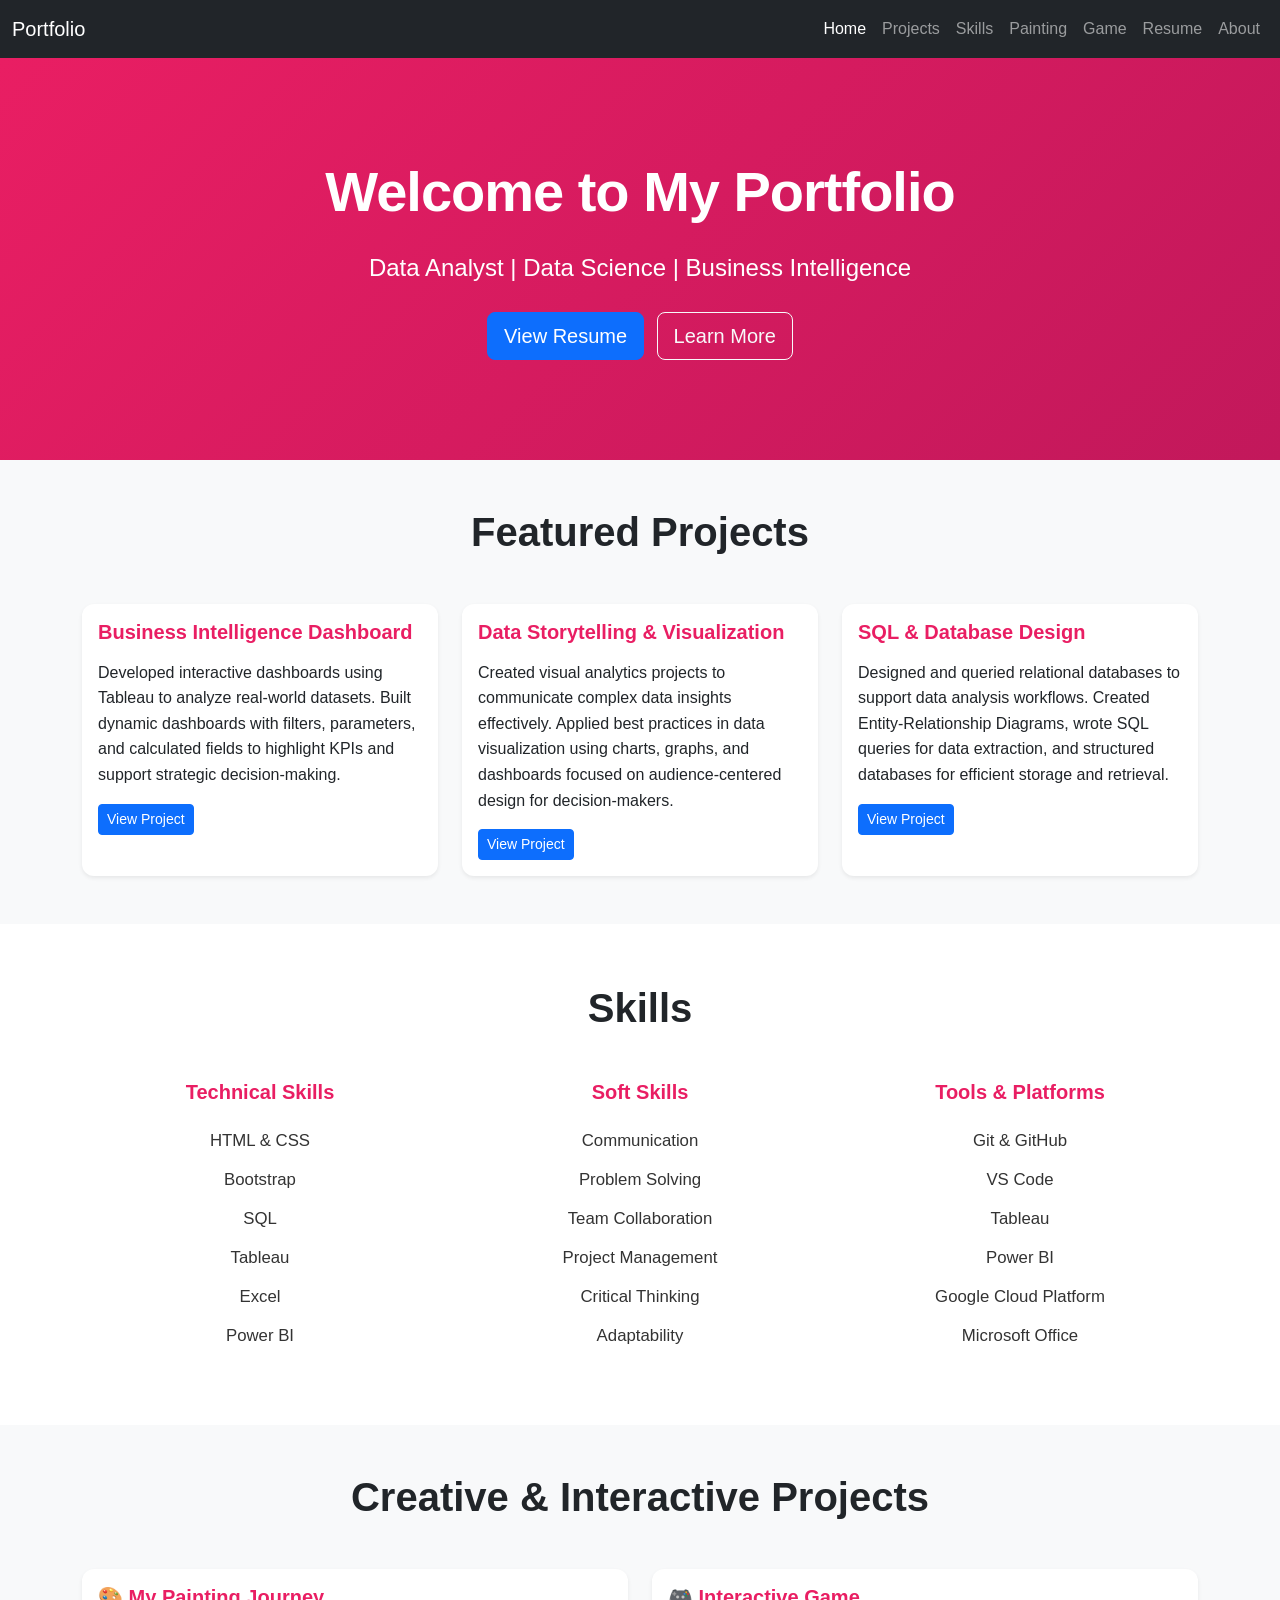
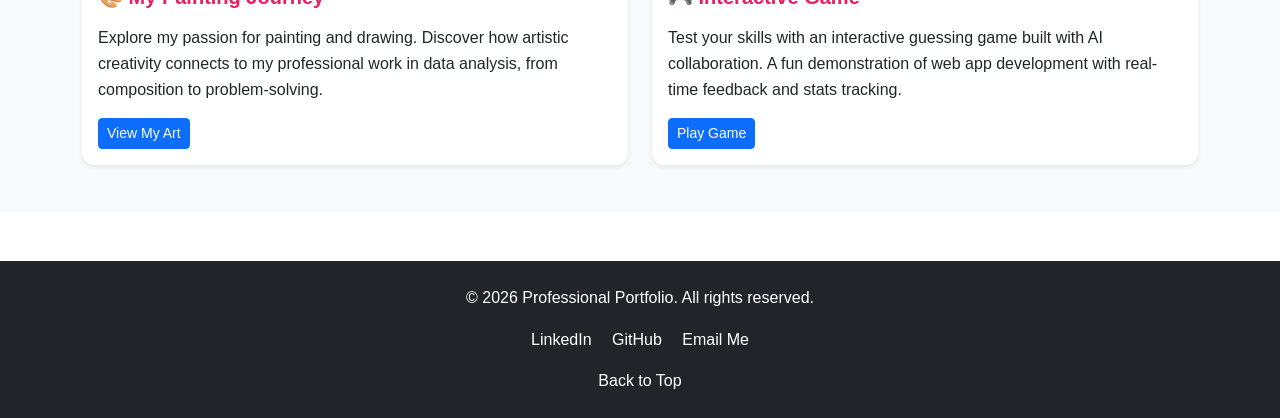
==== index.html @ 298f0215 "Fix: Remove target="_blank" from painting and game links for better navigation experience" ====
<!DOCTYPE html>
<html lang="en">
<head>
    <meta charset="UTF-8">
    <meta name="viewport" content="width=device-width, initial-scale=1.0">
    <title>Professional Portfolio</title>
    <!-- Bootstrap CSS Framework for responsive design and pre-built components -->
    <link href="https://cdn.jsdelivr.net/npm/bootstrap@5.3.0/dist/css/bootstrap.min.css" rel="stylesheet">
    <!-- Custom CSS with pink theme and animations -->
    <link rel="stylesheet" href="css/style.css">
</head>
<!-- body id="top" added to enable "Back to Top" anchor link functionality -->
<body id="top">
    <!-- Navigation Bar -->
    <nav class="navbar navbar-expand-lg navbar-dark bg-dark">
        <div class="container-fluid">
            <a class="navbar-brand" href="index.html">Portfolio</a>
            <button class="navbar-toggler" type="button" data-bs-toggle="collapse" data-bs-target="#navbarNav" aria-controls="navbarNav" aria-expanded="false" aria-label="Toggle navigation">
                <span class="navbar-toggler-icon"></span>
            </button>
            <div class="collapse navbar-collapse" id="navbarNav">
                <ul class="navbar-nav ms-auto">
                    <li class="nav-item">
                        <a class="nav-link active" aria-current="page" href="index.html">Home</a>
                    </li>
                    <li class="nav-item">
                        <a class="nav-link" href="#projects">Projects</a>
                    </li>
                    <li class="nav-item">
                        <a class="nav-link" href="#skills">Skills</a>
                    </li>
                    <li class="nav-item">
                        <a class="nav-link" href="#painting">Painting</a>
                    </li>
                    <li class="nav-item">
                        <a class="nav-link" href="#game">Game</a>
                    </li>
                    <li class="nav-item">
                        <a class="nav-link" href="resume.html">Resume</a>
                    </li>
                    <li class="nav-item">
                        <a class="nav-link" href="about.html">About</a>
                    </li>
                </ul>
            </div>
        </div>
    </nav>

    <!-- Hero Section: Eye-catching landing area with gradient background to make strong first impression -->
    <section class="hero-section text-white text-center py-5">
        <div class="container">
            <h1 class="display-4 mb-4">Welcome to My Portfolio</h1>
            <p class="lead mb-4">Data Analyst | Data Science | Business Intelligence</p>
            <!-- Primary CTA buttons to guide visitors to key pages -->
            <a href="resume.html" class="btn btn-primary btn-lg me-2">View Resume</a>
            <a href="about.html" class="btn btn-outline-light btn-lg">Learn More</a>
        </div>
    </section>

    <!-- Featured Projects Section: Showcases 3 main data analysis projects -->
    <!-- id="projects" enables anchor linking from "View Web Projects" button on home page -->
    <section class="projects-section py-5 bg-light">
        <div class="container">
            <h2 class="text-center mb-5" id="projects">Featured Projects</h2>
            <!-- Bootstrap grid layout: 3 equal columns on medium+ screens, responsive on smaller screens -->
            <div class="row g-4">
                <!-- Project Card 1: Tableau Dashboard -->
                <div class="col-md-4">
                    <div class="card h-100 shadow-sm">
                        <div class="card-body">
                            <h5 class="card-title">Business Intelligence Dashboard</h5>
                            <p class="card-text">Developed interactive dashboards using Tableau to analyze real-world datasets. Built dynamic dashboards with filters, parameters, and calculated fields to highlight KPIs and support strategic decision-making.</p>
                            <!-- target="_blank" opens link in new tab so portfolio page remains open -->
                            <a href="https://public.tableau.com/app/profile/maisa.wardle.dugan/vizzes" target="_blank" class="btn btn-sm btn-primary">View Project</a>
                        </div>
                    </div>
                </div>
                <!-- Project Card 2: Data Visualization -->
                <div class="col-md-4">
                    <div class="card h-100 shadow-sm">
                        <div class="card-body">
                            <h5 class="card-title">Data Storytelling & Visualization</h5>
                            <p class="card-text">Created visual analytics projects to communicate complex data insights effectively. Applied best practices in data visualization using charts, graphs, and dashboards focused on audience-centered design for decision-makers.</p>
                            <a href="https://lucid.app/lucidchart/390b16af-13e2-4447-8d73-1edf1f7583e7/edit?invitationId=inv_c06e3e0e-b112-4a22-981c-4b9679cc38e8" target="_blank" class="btn btn-sm btn-primary">View Project</a>
                        </div>
                    </div>
                </div>
                <!-- Project Card 3: SQL & Database Design -->
                <div class="col-md-4">
                    <div class="card h-100 shadow-sm">
                        <div class="card-body">
                            <h5 class="card-title">SQL & Database Design</h5>
                            <p class="card-text">Designed and queried relational databases to support data analysis workflows. Created Entity-Relationship Diagrams, wrote SQL queries for data extraction, and structured databases for efficient storage and retrieval.</p>
                            <a href="https://data.world/mwardled/sql-project" target="_blank" class="btn btn-sm btn-primary">View Project</a>
                        </div>
                    </div>
                </div>
            </div>
        </div>
    </section>

    <!-- Skills Section -->
    <section class="skills-section py-5">
        <div class="container">
            <h2 class="text-center mb-5" id="skills">Skills</h2>
            <div class="row">
                <div class="col-md-4 text-center">
                    <h5>Technical Skills</h5>
                    <ul class="list-unstyled mt-3">
                        <li>HTML & CSS</li>
                        <li>Bootstrap</li>
                        <li>SQL</li>
                        <li>Tableau</li>
                        <li>Excel</li>  
                        <li>Power BI</li>
                    </ul>
                </div>
                <div class="col-md-4 text-center">
                    <h5>Soft Skills</h5>
                    <ul class="list-unstyled mt-3">
                        <li>Communication</li>
                        <li>Problem Solving</li>
                        <li>Team Collaboration</li>
                        <li>Project Management</li>
                        <li>Critical Thinking</li>
                        <li>Adaptability</li>
                    </ul>
                </div>
                <div class="col-md-4 text-center">
                    <h5>Tools & Platforms</h5>
                    <ul class="list-unstyled mt-3">
                        <li>Git & GitHub</li>
                        <li>VS Code</li>
                        <li>Tableau</li>
                        <li>Power BI</li>
                        <li>Google Cloud Platform</li>
                        <li>Microsoft Office</li>

                    </ul>
                </div>
            </div>
        </div>
    </section>

    <!-- Creative & Interactive Section -->
    <section class="projects-section py-5 bg-light">
        <div class="container">
            <h2 class="text-center mb-5">Creative & Interactive Projects</h2>
            <div class="row g-4">
                <div class="col-md-6" id="painting">
                    <div class="card h-100 shadow-sm">
                        <div class="card-body">
                            <h5 class="card-title">🎨 My Painting Journey</h5>
                            <p class="card-text">Explore my passion for painting and drawing. Discover how artistic creativity connects to my professional work in data analysis, from composition to problem-solving.</p>
                            <a href="scratch-page/index.html" class="btn btn-sm btn-primary">View My Art</a>
                        </div>
                    </div>
                </div>
                <div class="col-md-6" id="game">
                    <div class="card h-100 shadow-sm">
                        <div class="card-body">
                            <h5 class="card-title">🎮 Interactive Game</h5>
                            <p class="card-text">Test your skills with an interactive guessing game built with AI collaboration. A fun demonstration of web app development with real-time feedback and stats tracking.</p>
                            <a href="web-app/index.html" class="btn btn-sm btn-primary">Play Game</a>
                        </div>
                    </div>
                </div>
            </div>
        </div>
    </section>
    <footer class="bg-dark text-white text-center py-4 mt-5">
        <div class="container">
            <p>&copy; 2026 Professional Portfolio. All rights reserved.</p>
            <!-- Social media links for professional networking and contact -->
            <div class="social-links mt-3">
                <a href="https://www.linkedin.com/in/maisa-wardle-dugan-4659781a5/" target="_blank" class="text-white me-3">LinkedIn</a>
                <a href="https://github.com/mwardledugan/WebDev-Project" target="_blank" class="text-white me-3">GitHub</a>
                <a href="mailto:mwardled@byu.edu" class="text-white">Email Me</a>
            </div>
            <!-- "Back to Top" link anchors to id="top" on body tag for smooth user navigation -->
            <div class="mt-3">
                <a href="#top" class="text-white">Back to Top</a>
            </div>
        </div>
    </footer>

    <!-- Smooth scrolling for anchor links with navbar offset -->
    <script>
        document.querySelectorAll('a[href^="#"]').forEach(anchor => {
            anchor.addEventListener('click', function (e) {
                const href = this.getAttribute('href');
                if (href !== '#' && href.length > 1) {
                    e.preventDefault();
                    const target = document.querySelector(href);
                    if (target) {
                        const navbar = document.querySelector('.navbar');
                        const navbarHeight = navbar ? navbar.offsetHeight : 0;
                        const targetPosition = target.offsetTop - navbarHeight - 20;
                        window.scrollTo({
                            top: targetPosition,
                            behavior: 'smooth'
                        });
                    }
                }
            });
        });
    </script>

    <!-- Bootstrap JavaScript bundle enables responsive navigation and interactive components -->
    <script src="https://cdn.jsdelivr.net/npm/bootstrap@5.3.0/dist/js/bootstrap.bundle.min.js"></script>
</body>
</html>
---- css/style.css ----
/* =================================================
   PROFESSIONAL PORTFOLIO - STYLE SHEET
   Color Theme: Pink (#e91e63) - Modern & Professional
   Framework: Bootstrap 5.3.0
   ================================================= */

/* General Styles */
/* CSS Variables defined at root level for easy maintenance and consistency across site */
:root {
    --primary-color: #e91e63;  /* Pink accent color used throughout for branding */
    --secondary-color: #6c757d;
    --success-color: #198754;
    --danger-color: #dc3545;
    --light-bg: #f8f9fa;
}

/* Reset default browser margins and padding for consistent styling */
* {
    margin: 0;
    padding: 0;
    box-sizing: border-box;
}

/* Body: Professional sans-serif font with good line height for readability */
body {
    font-family: 'Segoe UI', Tahoma, Geneva, Verdana, sans-serif;
    line-height: 1.6;
    color: #333;
}

/* Hero Section - Eye-catching landing area with pink gradient background */
/* Pink gradient creates strong visual hierarchy and draws visitor attention to main CTA buttons */
.hero-section {
    background: linear-gradient(135deg, #e91e63 0%, #c2185b 100%);
    padding: 100px 0 !important;
}

/* Large headline with slide-down animation for engaging first impression */
.hero-section h1 {
    font-size: 3.5rem;
    font-weight: 700;
    letter-spacing: -1px;
    margin-bottom: 1rem;
    animation: slideInDown 0.8s ease-out;  /* Slides title down on page load */
}

/* Subtitle with staggered slide-up animation for visual depth and hierarchy */
.hero-section .lead {
    font-size: 1.5rem;
    font-weight: 300;
    margin-bottom: 2rem;
    animation: slideInUp 0.8s ease-out 0.2s backwards;  /* Slides up with 0.2s delay for staggered effect */
}

/* Projects Section - Displays portfolio work in an organized grid layout */
.projects-section h2 {
    font-size: 2.5rem;
    font-weight: 700;
    color: #212529;
    margin-bottom: 3rem;
}

/* Card styling: Clean, modern look with no borders and rounded corners for softer appearance */
.card {
    border: none;  /* Removed default border for modern flat design aesthetic */
    border-radius: 12px;  /* Rounded corners for approachable, modern look */
    transition: transform 0.3s ease, box-shadow 0.3s ease;  /* Smooth animation on hover */
}

/* Hover effect: Card lifts upward to indicate user can interact with it */
/* This improves user experience by providing visual feedback */
.card:hover {
    transform: translateY(-10px);  /* Lifts card 10px up on hover */
    box-shadow: 0 15px 35px rgba(0, 0, 0, 0.15) !important;  /* Enhanced shadow for floating effect */
}

/* Project title colors maintain branding consistency throughout the site */
.card h5 {
    color: var(--primary-color);  /* Pink color for visual consistency */
    font-weight: 600;
    margin-bottom: 1rem;
}

/* Skills Section */
.skills-section {
    background-color: #ffffff;
    padding: 60px 0 !important;
}

.skills-section h2 {
    font-size: 2.5rem;
    font-weight: 700;
    color: #212529;
    margin-bottom: 3rem;
}

.skills-section h5 {
    color: var(--primary-color);
    font-weight: 600;
    margin-bottom: 1.5rem;
}

.skills-section ul li {
    margin-bottom: 0.75rem;
    font-size: 1.05rem;
}

/* Resume Styles */
.resume-header {
    margin-top: 2rem;
}

.resume-header h1 {
    font-size: 2.5rem;
    font-weight: 700;
    color: #212529;
}

.resume-header .text-muted {
    font-size: 1.3rem;
    margin-bottom: 1rem;
}

.contact-info a {
    color: var(--primary-color);
    text-decoration: none;
    font-size: 0.95rem;
}

.contact-info a:hover {
    text-decoration: underline;
}

.section-title {
    font-size: 1.8rem;
    font-weight: 700;
    color: #212529;
    border-left: 4px solid var(--primary-color);
    padding-left: 1rem;
    margin-bottom: 1.5rem;
}

.experience-item,
.education-item {
    padding-bottom: 2rem;
    border-bottom: 1px solid #e9ecef;
}

.experience-item:last-child,
.education-item:last-child {
    border-bottom: none;
}

.experience-item h5,
.education-item h5 {
    color: #212529;
    font-weight: 600;
}

.company-name,
.school-name {
    color: var(--primary-color);
    font-weight: 600;
    font-size: 0.95rem;
}

.experience-item ul li,
.education-item li {
    margin-bottom: 0.5rem;
    color: #555;
}

.skill-category h6 {
    color: #212529;
    margin-bottom: 0.5rem;
}

/* About Page Styles */
.img-fluid.rounded-circle {
    border: 5px solid var(--primary-color);
    transition: transform 0.3s ease;
}

.img-fluid.rounded-circle:hover {
    transform: scale(1.05);
}

/* Footer */
footer {
    background-color: #212529;
    color: #fff;
    margin-top: 5rem;
}

footer a {
    color: #80a8e9;
    text-decoration: none;
    transition: color 0.3s ease;
}

footer a:hover {
    color: #fff;
}

/* =================================================
   ANIMATIONS: Smooth visual effects for user engagement
   ================================================= */

/* Slide down animation: Used for h1 titles on page entrance */
/* Creates polished, professional feel with smooth fade and movement */
@keyframes slideInDown {
    from {
        opacity: 0;  /* Starts invisible */
        transform: translateY(-30px);  /* Starts above final position */
    }
    to {
        opacity: 1;  /* Fades in to full visibility */
        transform: translateY(0);  /* Moves to final position */
    }
}

/* Slide up animation: Used for subtitle text with delayed start */
/* Staggered timing creates visual hierarchy and smooth entrance flow */
@keyframes slideInUp {
    from {
        opacity: 0;  /* Starts invisible */
        transform: translateY(30px);  /* Starts below final position */
    }
    to {
        opacity: 1;  /* Fades in to full visibility */
        transform: translateY(0);  /* Moves to final position */
    }
}

/* =================================================
   RESPONSIVE DESIGN: Adjusts layout for mobile devices
   ================================================= */

/* =================================================
   Z-INDEX / STACKING CONTEXT: Manage layering of elements
   ================================================= */

/* Dropdown menu: Ensure visibility above sticky sidebar */
.dropdown-menu {
    z-index: 1050 !important;  /* Higher than Bootstrap default navbar z-index (1030) */
}

/* =================================================
   RESPONSIVE DESIGN: Adjusts layout for mobile devices
   ================================================= */

/* Mobile breakpoint: Screens 768px and smaller */
/* Reduces font sizes for better readability on smaller screens */
@media (max-width: 768px) {
    .hero-section h1 {
        font-size: 2rem;  /* Reduced from 3.5rem */
    }

    .hero-section .lead {
        font-size: 1rem;  /* Reduced from 1.5rem */
    }

    .resume-header h1 {
        font-size: 1.8rem;  /* Reduced from 2.5rem */
    }

    .section-title {
        font-size: 1.4rem;  /* Reduced from 1.8rem */
    }
}
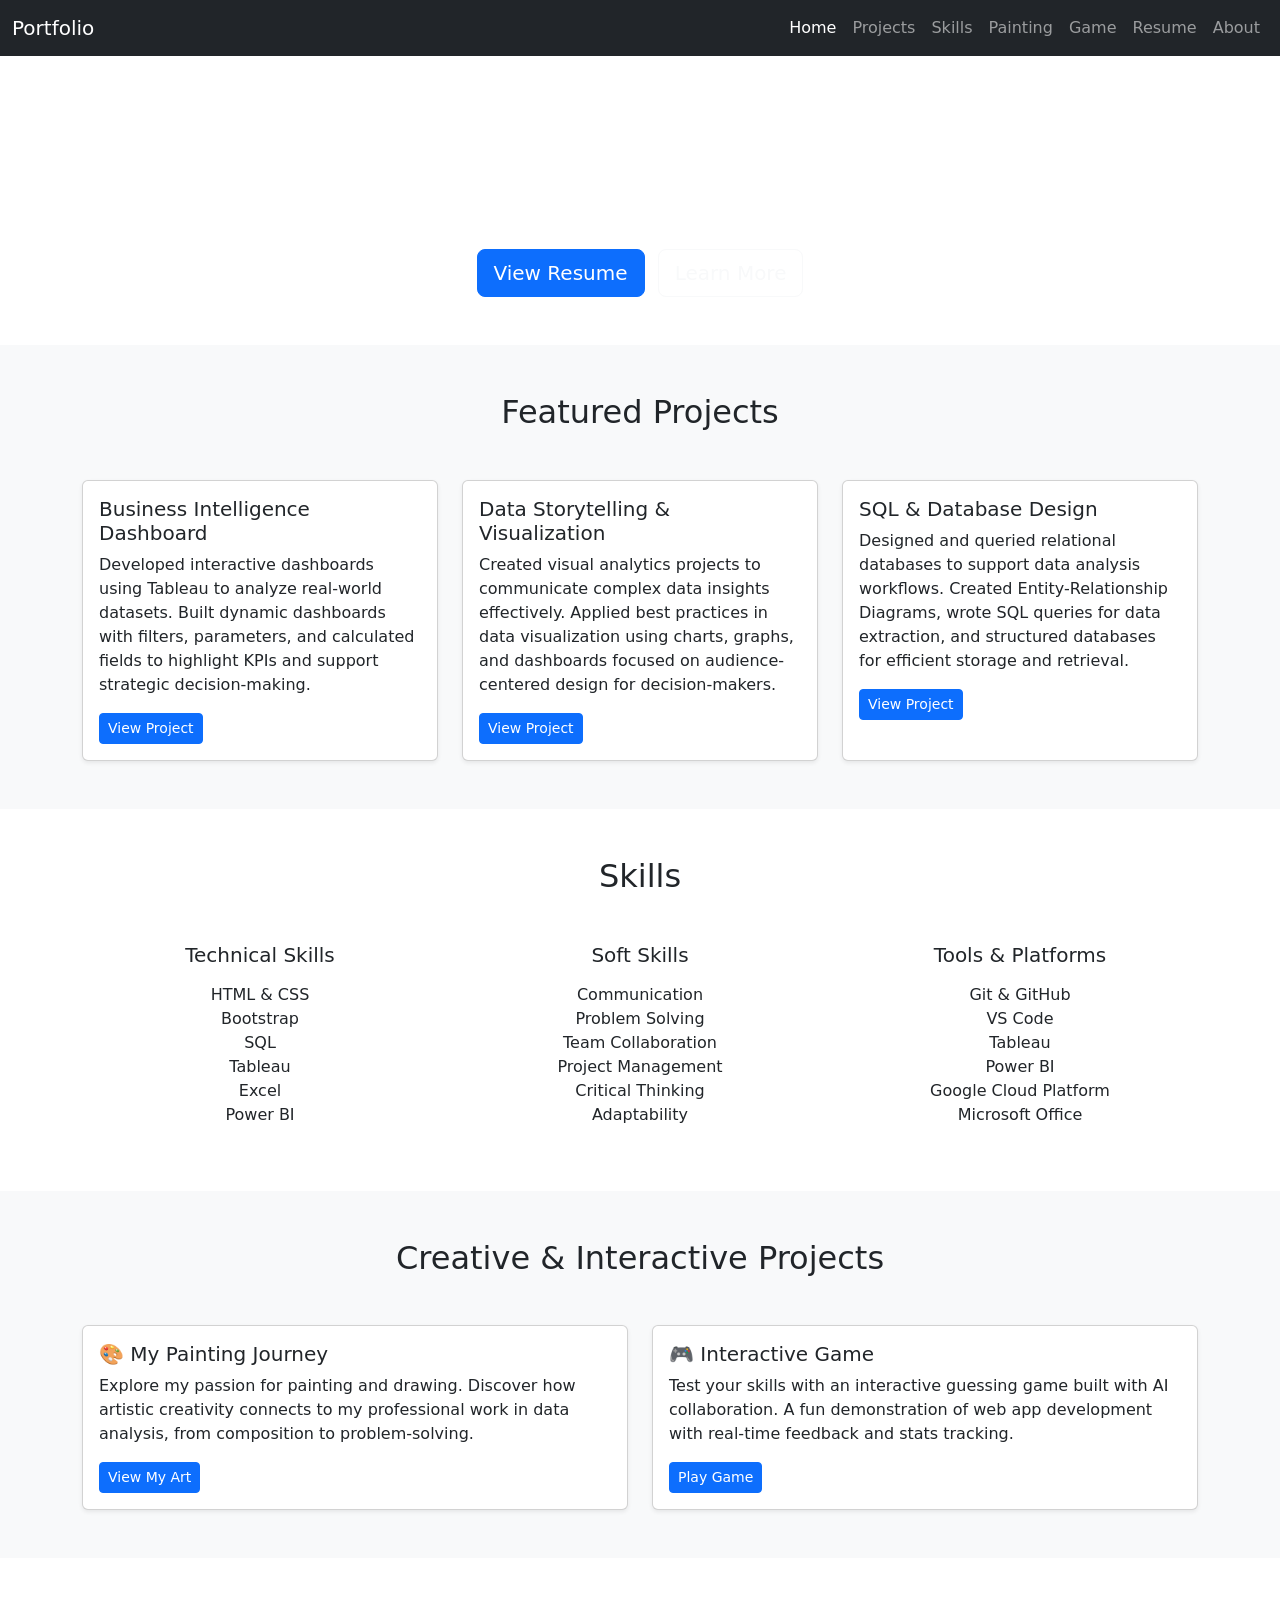
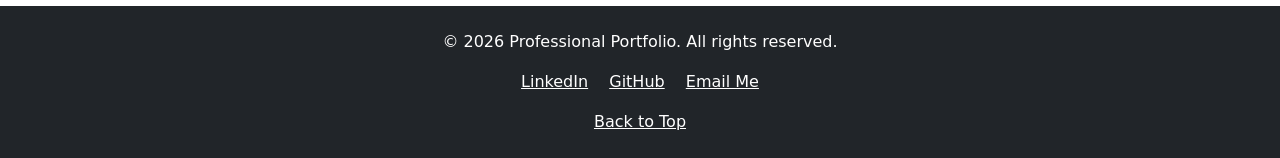
==== commit 0d47fe1f: "Fix: Use absolute GitHub Pages path for CSS loading" ====
--- a/index.html
+++ b/index.html
@@ -7,7 +7,7 @@
     <!-- Bootstrap CSS Framework for responsive design and pre-built components -->
     <link href="https://cdn.jsdelivr.net/npm/bootstrap@5.3.0/dist/css/bootstrap.min.css" rel="stylesheet">
     <!-- Custom CSS with pink theme and animations -->
-    <link rel="stylesheet" href="css/style.css">
+    <link rel="stylesheet" href="/WebDev-Project/css/style.css">
 </head>
 <!-- body id="top" added to enable "Back to Top" anchor link functionality -->
 <body id="top">
@@ -152,7 +152,7 @@
                         <div class="card-body">
                             <h5 class="card-title">🎨 My Painting Journey</h5>
                             <p class="card-text">Explore my passion for painting and drawing. Discover how artistic creativity connects to my professional work in data analysis, from composition to problem-solving.</p>
-                            <a href="scratch-page/index.html" class="btn btn-sm btn-primary">View My Art</a>
+                            <a href="scratch-page/index.html" target="_blank" class="btn btn-sm btn-primary">View My Art</a>
                         </div>
                     </div>
                 </div>
@@ -161,7 +161,7 @@
                         <div class="card-body">
                             <h5 class="card-title">🎮 Interactive Game</h5>
                             <p class="card-text">Test your skills with an interactive guessing game built with AI collaboration. A fun demonstration of web app development with real-time feedback and stats tracking.</p>
-                            <a href="web-app/index.html" class="btn btn-sm btn-primary">Play Game</a>
+                            <a href="web-app/index.html" target="_blank" class="btn btn-sm btn-primary">Play Game</a>
                         </div>
                     </div>
                 </div>
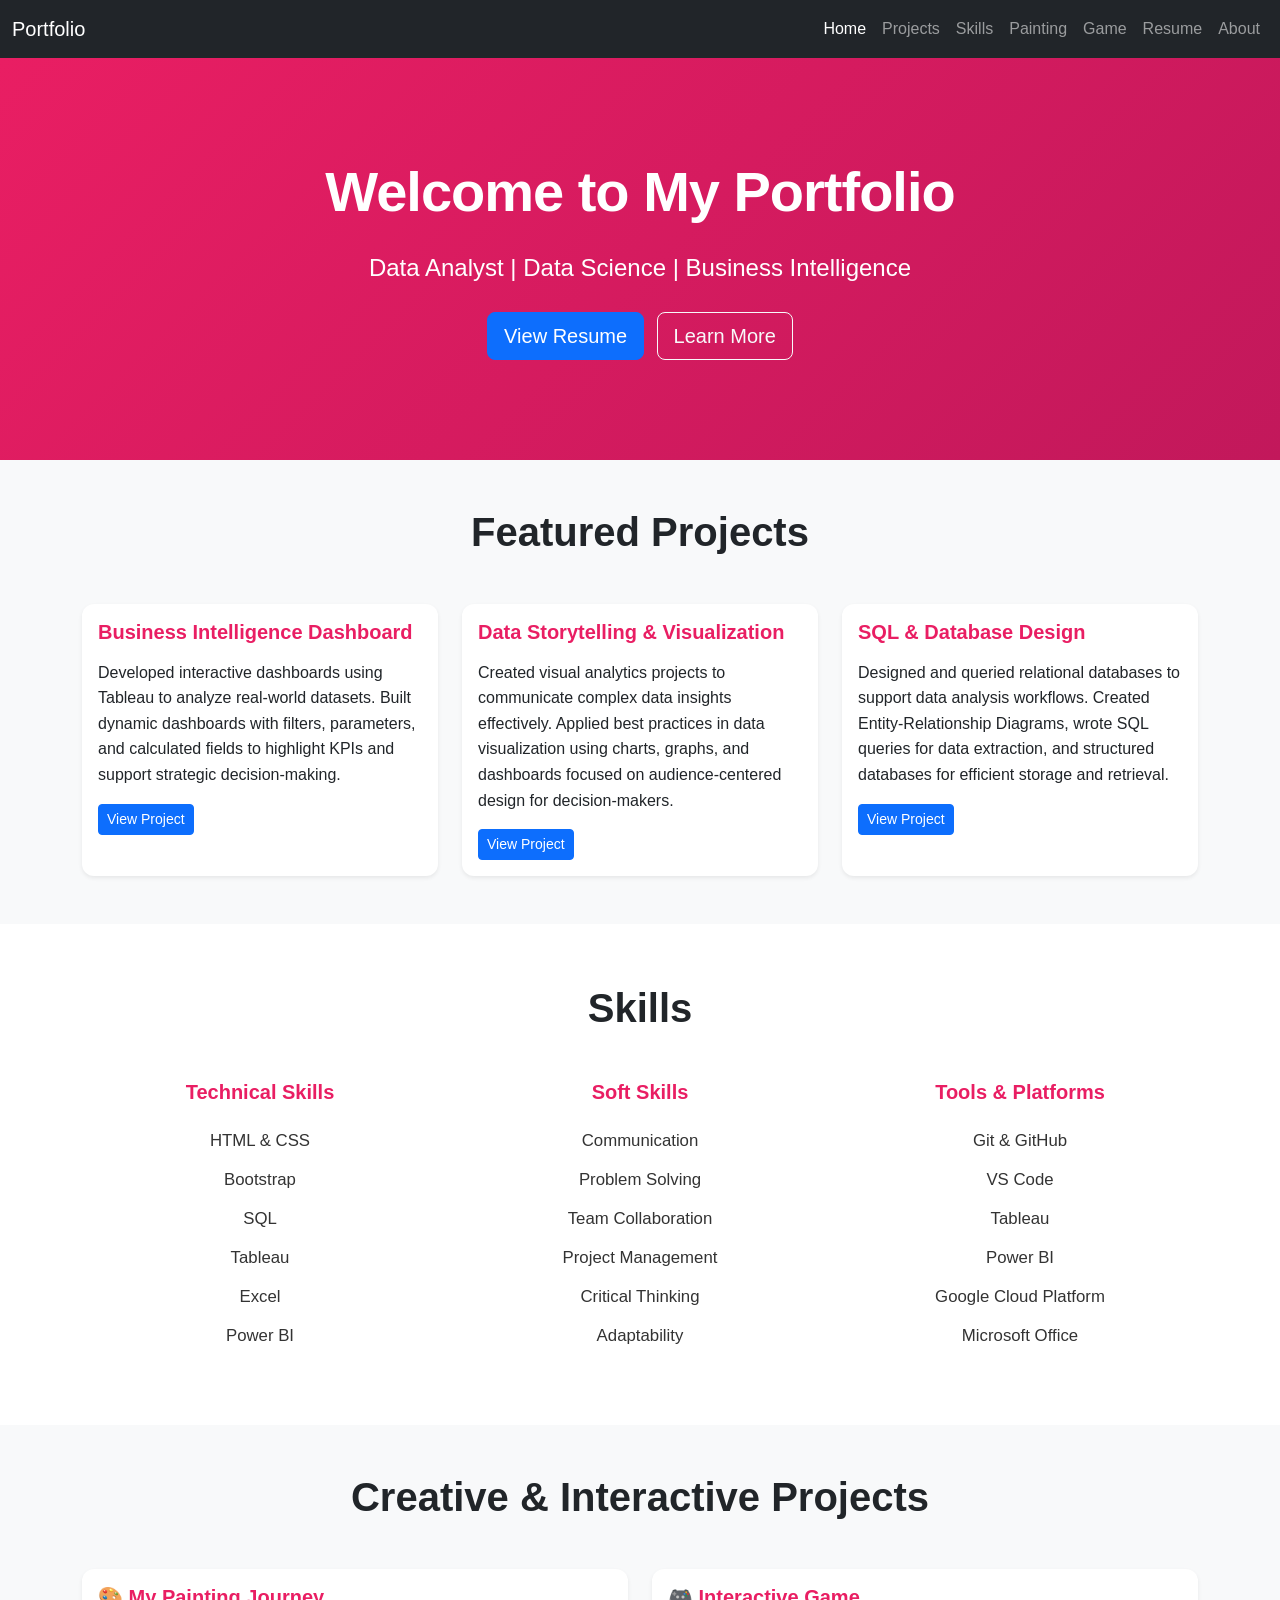
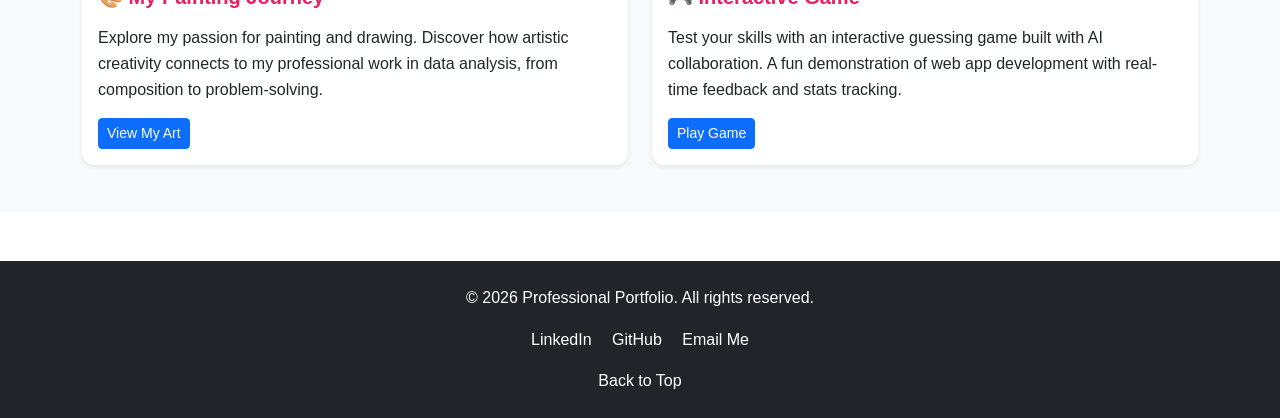
==== commit 971ae19c: "Fix: Correct CSS paths - restore Bootstrap CSS and use relative path for style.css" ====
--- a/index.html
+++ b/index.html
@@ -7,7 +7,7 @@
     <!-- Bootstrap CSS Framework for responsive design and pre-built components -->
     <link href="https://cdn.jsdelivr.net/npm/bootstrap@5.3.0/dist/css/bootstrap.min.css" rel="stylesheet">
     <!-- Custom CSS with pink theme and animations -->
-    <link rel="stylesheet" href="/WebDev-Project/css/style.css">
+    <link rel="stylesheet" href="./css/style.css">
 </head>
 <!-- body id="top" added to enable "Back to Top" anchor link functionality -->
 <body id="top">
--- a/css/style.css
+++ b/css/style.css
@@ -0,0 +1,270 @@
+/* =================================================
+   PROFESSIONAL PORTFOLIO - STYLE SHEET
+   Color Theme: Pink (#e91e63) - Modern & Professional
+   Framework: Bootstrap 5.3.0
+   ================================================= */
+
+/* General Styles */
+/* CSS Variables defined at root level for easy maintenance and consistency across site */
+:root {
+    --primary-color: #e91e63;  /* Pink accent color used throughout for branding */
+    --secondary-color: #6c757d;
+    --success-color: #198754;
+    --danger-color: #dc3545;
+    --light-bg: #f8f9fa;
+}
+
+/* Reset default browser margins and padding for consistent styling */
+* {
+    margin: 0;
+    padding: 0;
+    box-sizing: border-box;
+}
+
+/* Body: Professional sans-serif font with good line height for readability */
+body {
+    font-family: 'Segoe UI', Tahoma, Geneva, Verdana, sans-serif;
+    line-height: 1.6;
+    color: #333;
+}
+
+/* Hero Section - Eye-catching landing area with pink gradient background */
+/* Pink gradient creates strong visual hierarchy and draws visitor attention to main CTA buttons */
+.hero-section {
+    background: linear-gradient(135deg, #e91e63 0%, #c2185b 100%);
+    padding: 100px 0 !important;
+}
+
+/* Large headline with slide-down animation for engaging first impression */
+.hero-section h1 {
+    font-size: 3.5rem;
+    font-weight: 700;
+    letter-spacing: -1px;
+    margin-bottom: 1rem;
+    animation: slideInDown 0.8s ease-out;  /* Slides title down on page load */
+}
+
+/* Subtitle with staggered slide-up animation for visual depth and hierarchy */
+.hero-section .lead {
+    font-size: 1.5rem;
+    font-weight: 300;
+    margin-bottom: 2rem;
+    animation: slideInUp 0.8s ease-out 0.2s backwards;  /* Slides up with 0.2s delay for staggered effect */
+}
+
+/* Projects Section - Displays portfolio work in an organized grid layout */
+.projects-section h2 {
+    font-size: 2.5rem;
+    font-weight: 700;
+    color: #212529;
+    margin-bottom: 3rem;
+}
+
+/* Card styling: Clean, modern look with no borders and rounded corners for softer appearance */
+.card {
+    border: none;  /* Removed default border for modern flat design aesthetic */
+    border-radius: 12px;  /* Rounded corners for approachable, modern look */
+    transition: transform 0.3s ease, box-shadow 0.3s ease;  /* Smooth animation on hover */
+}
+
+/* Hover effect: Card lifts upward to indicate user can interact with it */
+/* This improves user experience by providing visual feedback */
+.card:hover {
+    transform: translateY(-10px);  /* Lifts card 10px up on hover */
+    box-shadow: 0 15px 35px rgba(0, 0, 0, 0.15) !important;  /* Enhanced shadow for floating effect */
+}
+
+/* Project title colors maintain branding consistency throughout the site */
+.card h5 {
+    color: var(--primary-color);  /* Pink color for visual consistency */
+    font-weight: 600;
+    margin-bottom: 1rem;
+}
+
+/* Skills Section */
+.skills-section {
+    background-color: #ffffff;
+    padding: 60px 0 !important;
+}
+
+.skills-section h2 {
+    font-size: 2.5rem;
+    font-weight: 700;
+    color: #212529;
+    margin-bottom: 3rem;
+}
+
+.skills-section h5 {
+    color: var(--primary-color);
+    font-weight: 600;
+    margin-bottom: 1.5rem;
+}
+
+.skills-section ul li {
+    margin-bottom: 0.75rem;
+    font-size: 1.05rem;
+}
+
+/* Resume Styles */
+.resume-header {
+    margin-top: 2rem;
+}
+
+.resume-header h1 {
+    font-size: 2.5rem;
+    font-weight: 700;
+    color: #212529;
+}
+
+.resume-header .text-muted {
+    font-size: 1.3rem;
+    margin-bottom: 1rem;
+}
+
+.contact-info a {
+    color: var(--primary-color);
+    text-decoration: none;
+    font-size: 0.95rem;
+}
+
+.contact-info a:hover {
+    text-decoration: underline;
+}
+
+.section-title {
+    font-size: 1.8rem;
+    font-weight: 700;
+    color: #212529;
+    border-left: 4px solid var(--primary-color);
+    padding-left: 1rem;
+    margin-bottom: 1.5rem;
+}
+
+.experience-item,
+.education-item {
+    padding-bottom: 2rem;
+    border-bottom: 1px solid #e9ecef;
+}
+
+.experience-item:last-child,
+.education-item:last-child {
+    border-bottom: none;
+}
+
+.experience-item h5,
+.education-item h5 {
+    color: #212529;
+    font-weight: 600;
+}
+
+.company-name,
+.school-name {
+    color: var(--primary-color);
+    font-weight: 600;
+    font-size: 0.95rem;
+}
+
+.experience-item ul li,
+.education-item li {
+    margin-bottom: 0.5rem;
+    color: #555;
+}
+
+.skill-category h6 {
+    color: #212529;
+    margin-bottom: 0.5rem;
+}
+
+/* About Page Styles */
+.img-fluid.rounded-circle {
+    border: 5px solid var(--primary-color);
+    transition: transform 0.3s ease;
+}
+
+.img-fluid.rounded-circle:hover {
+    transform: scale(1.05);
+}
+
+/* Footer */
+footer {
+    background-color: #212529;
+    color: #fff;
+    margin-top: 5rem;
+}
+
+footer a {
+    color: #80a8e9;
+    text-decoration: none;
+    transition: color 0.3s ease;
+}
+
+footer a:hover {
+    color: #fff;
+}
+
+/* =================================================
+   ANIMATIONS: Smooth visual effects for user engagement
+   ================================================= */
+
+/* Slide down animation: Used for h1 titles on page entrance */
+/* Creates polished, professional feel with smooth fade and movement */
+@keyframes slideInDown {
+    from {
+        opacity: 0;  /* Starts invisible */
+        transform: translateY(-30px);  /* Starts above final position */
+    }
+    to {
+        opacity: 1;  /* Fades in to full visibility */
+        transform: translateY(0);  /* Moves to final position */
+    }
+}
+
+/* Slide up animation: Used for subtitle text with delayed start */
+/* Staggered timing creates visual hierarchy and smooth entrance flow */
+@keyframes slideInUp {
+    from {
+        opacity: 0;  /* Starts invisible */
+        transform: translateY(30px);  /* Starts below final position */
+    }
+    to {
+        opacity: 1;  /* Fades in to full visibility */
+        transform: translateY(0);  /* Moves to final position */
+    }
+}
+
+/* =================================================
+   RESPONSIVE DESIGN: Adjusts layout for mobile devices
+   ================================================= */
+
+/* =================================================
+   Z-INDEX / STACKING CONTEXT: Manage layering of elements
+   ================================================= */
+
+/* Dropdown menu: Ensure visibility above sticky sidebar */
+.dropdown-menu {
+    z-index: 1050 !important;  /* Higher than Bootstrap default navbar z-index (1030) */
+}
+
+/* =================================================
+   RESPONSIVE DESIGN: Adjusts layout for mobile devices
+   ================================================= */
+
+/* Mobile breakpoint: Screens 768px and smaller */
+/* Reduces font sizes for better readability on smaller screens */
+@media (max-width: 768px) {
+    .hero-section h1 {
+        font-size: 2rem;  /* Reduced from 3.5rem */
+    }
+
+    .hero-section .lead {
+        font-size: 1rem;  /* Reduced from 1.5rem */
+    }
+
+    .resume-header h1 {
+        font-size: 1.8rem;  /* Reduced from 2.5rem */
+    }
+
+    .section-title {
+        font-size: 1.4rem;  /* Reduced from 1.8rem */
+    }
+}
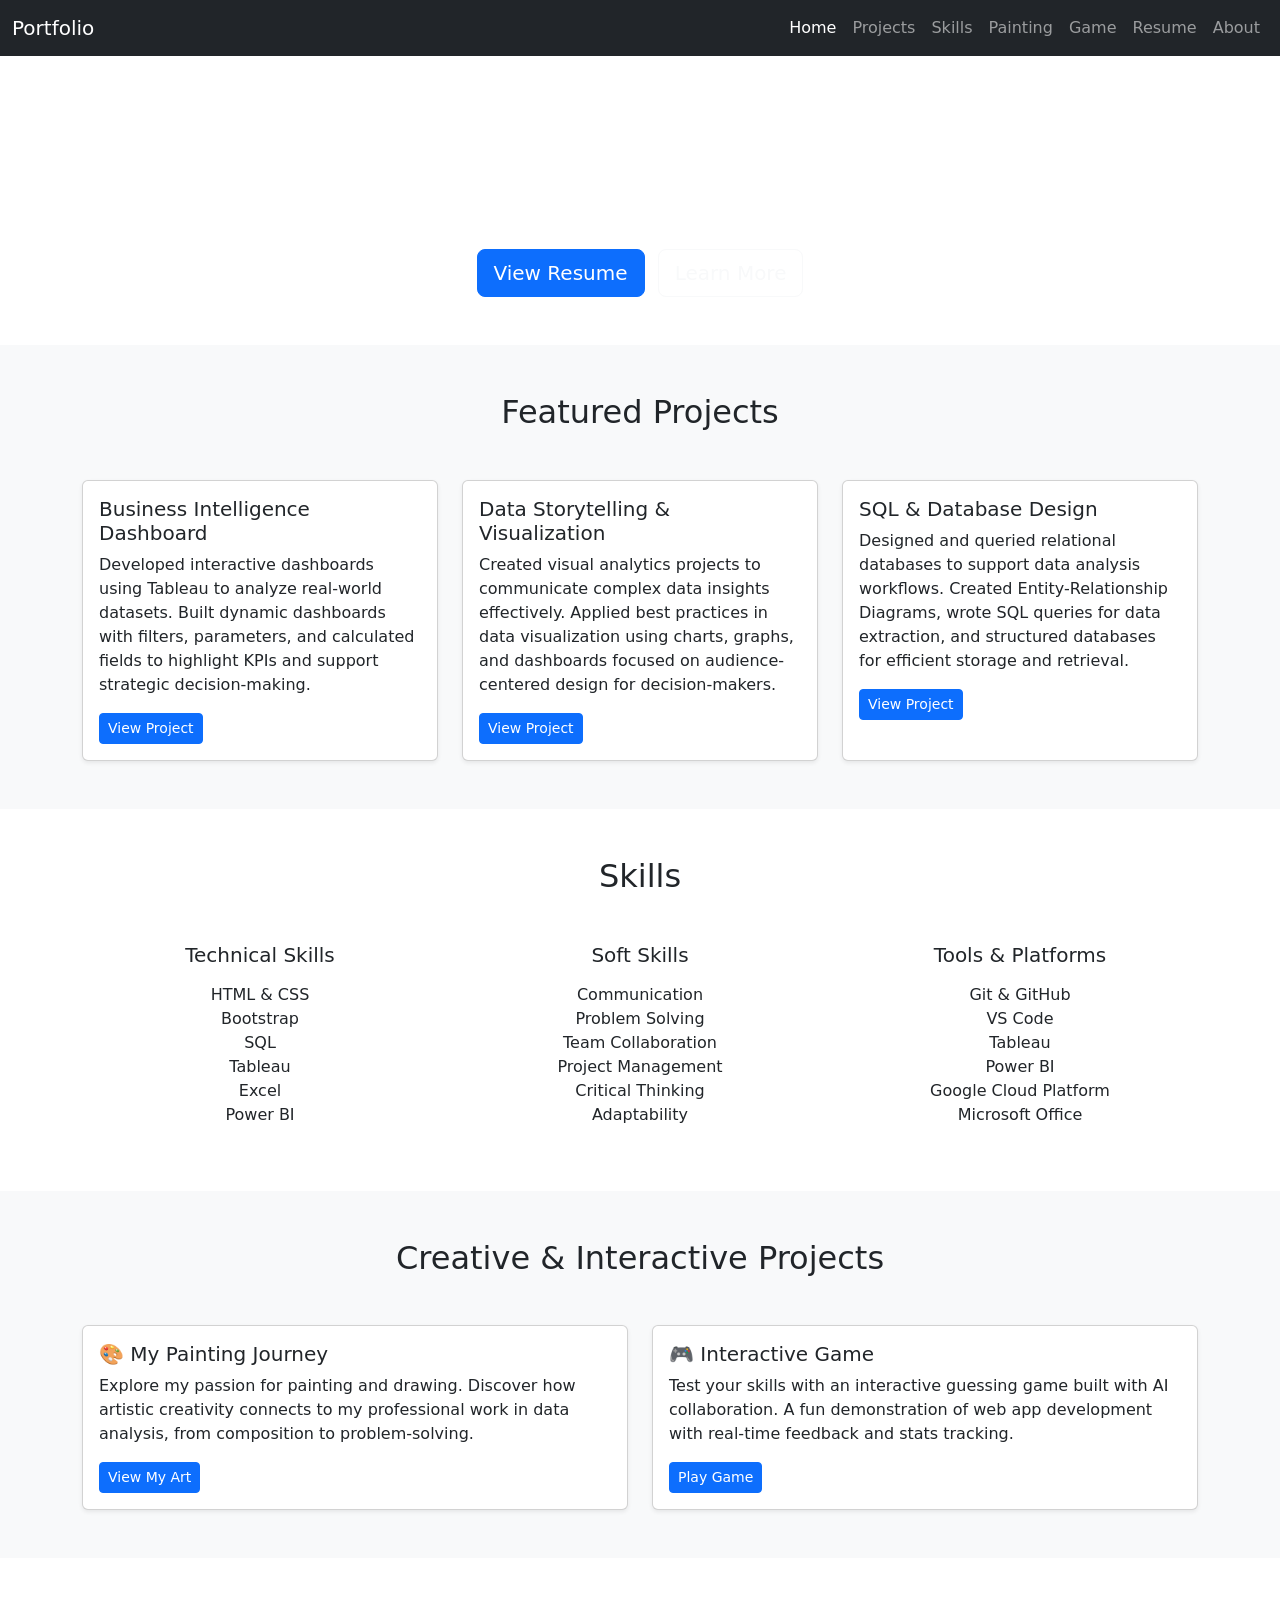
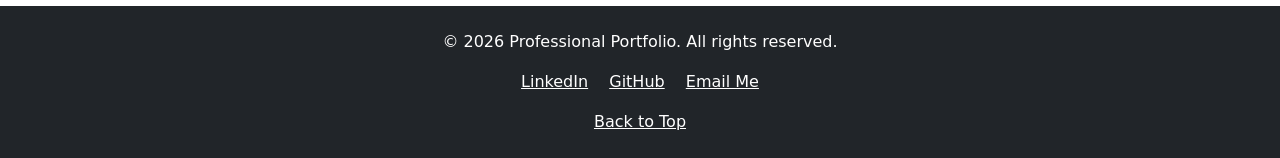
==== commit 3e10bf26: "Fix: Use absolute path for CSS that works from all pages" ====
--- a/index.html
+++ b/index.html
@@ -7,7 +7,7 @@
     <!-- Bootstrap CSS Framework for responsive design and pre-built components -->
     <link href="https://cdn.jsdelivr.net/npm/bootstrap@5.3.0/dist/css/bootstrap.min.css" rel="stylesheet">
     <!-- Custom CSS with pink theme and animations -->
-    <link rel="stylesheet" href="./css/style.css">
+    <link rel="stylesheet" href="/WebDev-Project/css/style.css">
 </head>
 <!-- body id="top" added to enable "Back to Top" anchor link functionality -->
 <body id="top">
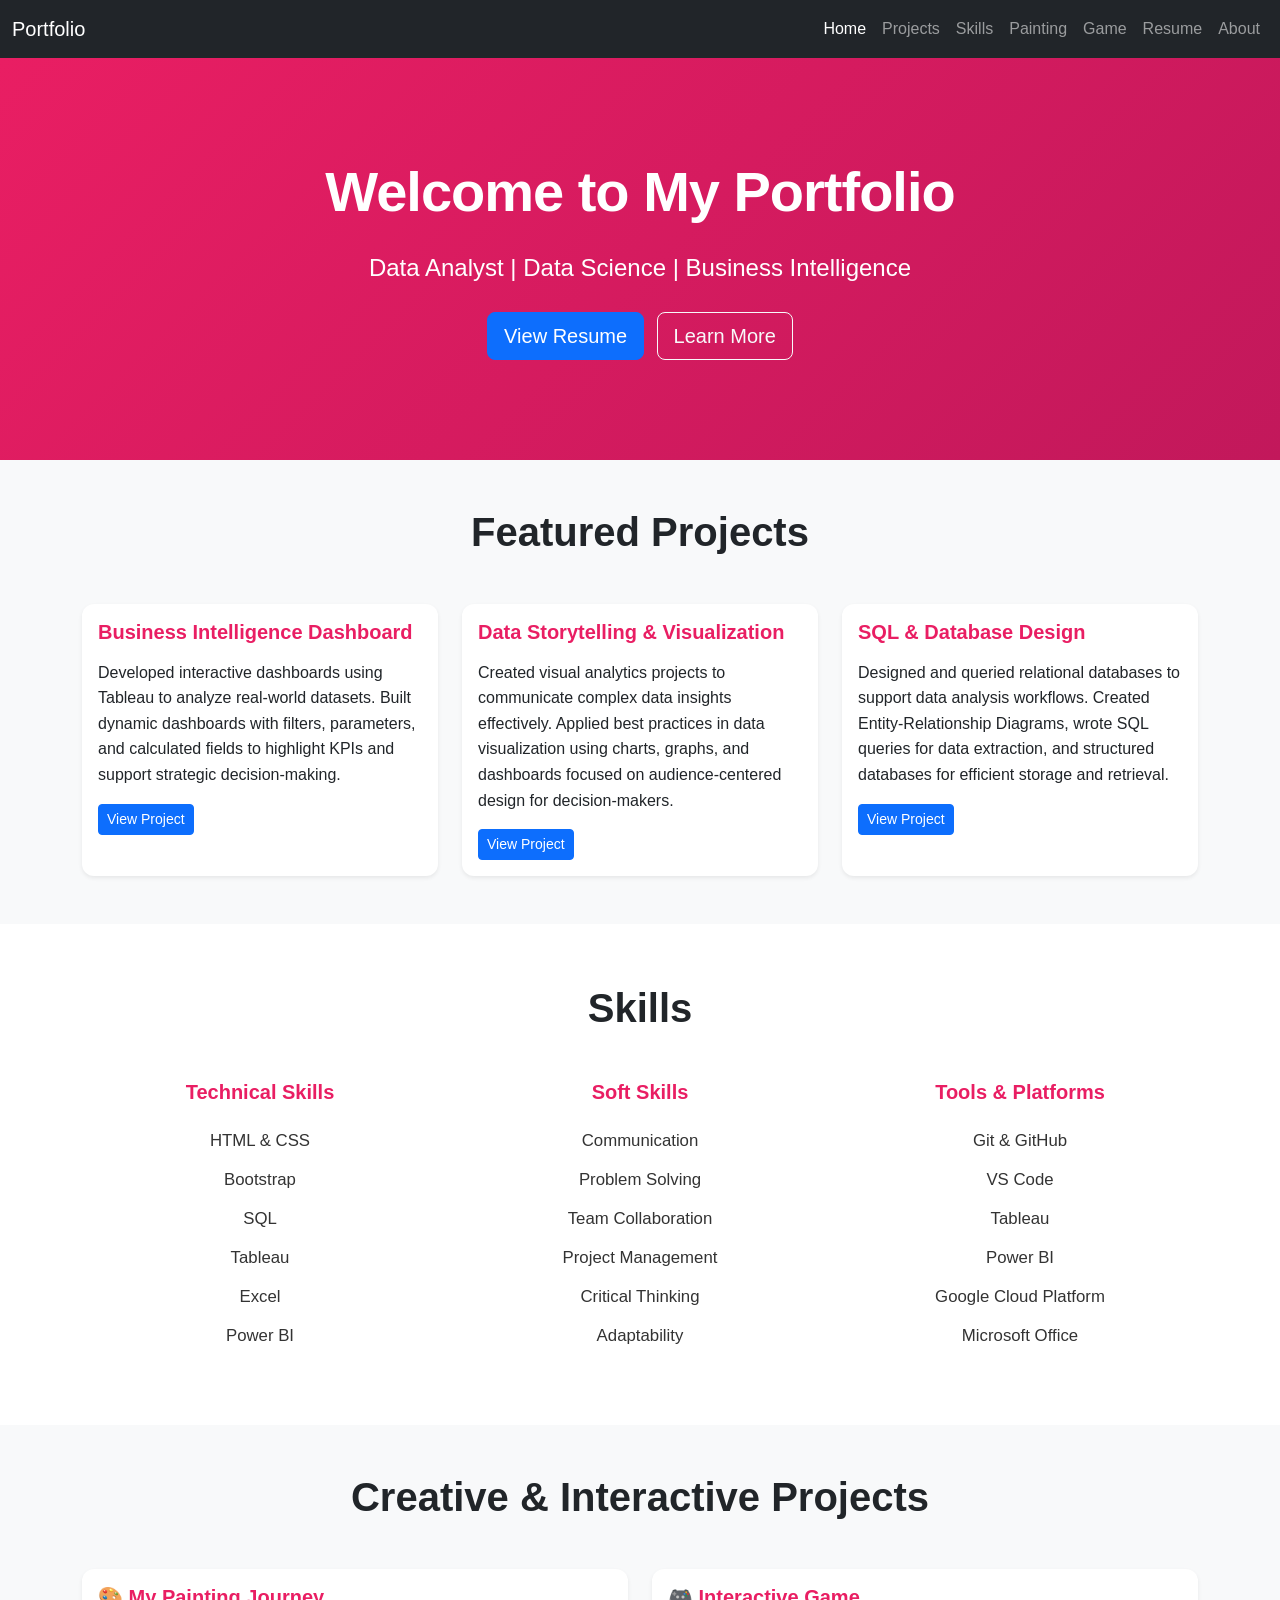
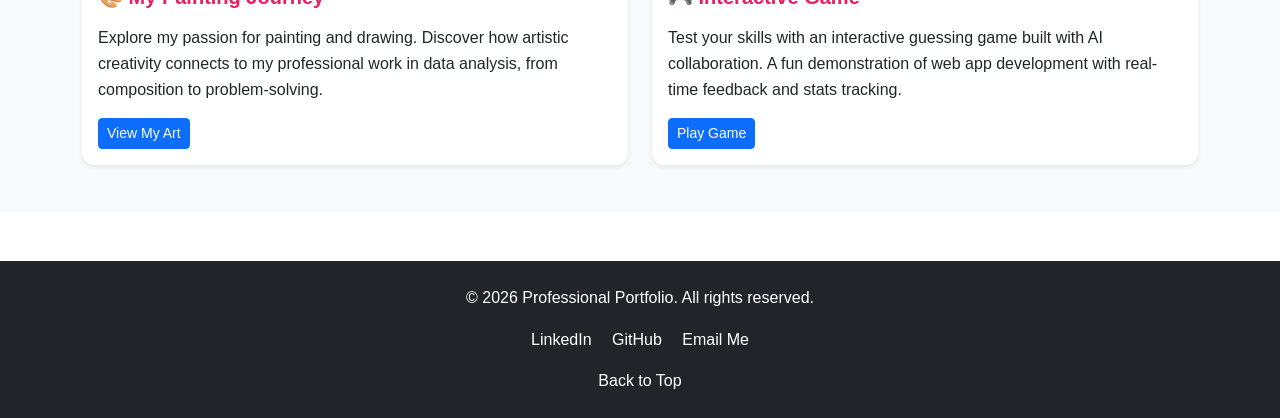
==== commit 466a9adf: "Fix: Use universal relative path for CSS (css/style.css)" ====
--- a/index.html
+++ b/index.html
@@ -7,7 +7,7 @@
     <!-- Bootstrap CSS Framework for responsive design and pre-built components -->
     <link href="https://cdn.jsdelivr.net/npm/bootstrap@5.3.0/dist/css/bootstrap.min.css" rel="stylesheet">
     <!-- Custom CSS with pink theme and animations -->
-    <link rel="stylesheet" href="/WebDev-Project/css/style.css">
+    <link rel="stylesheet" href="css/style.css">
 </head>
 <!-- body id="top" added to enable "Back to Top" anchor link functionality -->
 <body id="top">
--- a/css/style.css
+++ b/css/style.css
@@ -0,0 +1,270 @@
+/* =================================================
+   PROFESSIONAL PORTFOLIO - STYLE SHEET
+   Color Theme: Pink (#e91e63) - Modern & Professional
+   Framework: Bootstrap 5.3.0
+   ================================================= */
+
+/* General Styles */
+/* CSS Variables defined at root level for easy maintenance and consistency across site */
+:root {
+    --primary-color: #e91e63;  /* Pink accent color used throughout for branding */
+    --secondary-color: #6c757d;
+    --success-color: #198754;
+    --danger-color: #dc3545;
+    --light-bg: #f8f9fa;
+}
+
+/* Reset default browser margins and padding for consistent styling */
+* {
+    margin: 0;
+    padding: 0;
+    box-sizing: border-box;
+}
+
+/* Body: Professional sans-serif font with good line height for readability */
+body {
+    font-family: 'Segoe UI', Tahoma, Geneva, Verdana, sans-serif;
+    line-height: 1.6;
+    color: #333;
+}
+
+/* Hero Section - Eye-catching landing area with pink gradient background */
+/* Pink gradient creates strong visual hierarchy and draws visitor attention to main CTA buttons */
+.hero-section {
+    background: linear-gradient(135deg, #e91e63 0%, #c2185b 100%);
+    padding: 100px 0 !important;
+}
+
+/* Large headline with slide-down animation for engaging first impression */
+.hero-section h1 {
+    font-size: 3.5rem;
+    font-weight: 700;
+    letter-spacing: -1px;
+    margin-bottom: 1rem;
+    animation: slideInDown 0.8s ease-out;  /* Slides title down on page load */
+}
+
+/* Subtitle with staggered slide-up animation for visual depth and hierarchy */
+.hero-section .lead {
+    font-size: 1.5rem;
+    font-weight: 300;
+    margin-bottom: 2rem;
+    animation: slideInUp 0.8s ease-out 0.2s backwards;  /* Slides up with 0.2s delay for staggered effect */
+}
+
+/* Projects Section - Displays portfolio work in an organized grid layout */
+.projects-section h2 {
+    font-size: 2.5rem;
+    font-weight: 700;
+    color: #212529;
+    margin-bottom: 3rem;
+}
+
+/* Card styling: Clean, modern look with no borders and rounded corners for softer appearance */
+.card {
+    border: none;  /* Removed default border for modern flat design aesthetic */
+    border-radius: 12px;  /* Rounded corners for approachable, modern look */
+    transition: transform 0.3s ease, box-shadow 0.3s ease;  /* Smooth animation on hover */
+}
+
+/* Hover effect: Card lifts upward to indicate user can interact with it */
+/* This improves user experience by providing visual feedback */
+.card:hover {
+    transform: translateY(-10px);  /* Lifts card 10px up on hover */
+    box-shadow: 0 15px 35px rgba(0, 0, 0, 0.15) !important;  /* Enhanced shadow for floating effect */
+}
+
+/* Project title colors maintain branding consistency throughout the site */
+.card h5 {
+    color: var(--primary-color);  /* Pink color for visual consistency */
+    font-weight: 600;
+    margin-bottom: 1rem;
+}
+
+/* Skills Section */
+.skills-section {
+    background-color: #ffffff;
+    padding: 60px 0 !important;
+}
+
+.skills-section h2 {
+    font-size: 2.5rem;
+    font-weight: 700;
+    color: #212529;
+    margin-bottom: 3rem;
+}
+
+.skills-section h5 {
+    color: var(--primary-color);
+    font-weight: 600;
+    margin-bottom: 1.5rem;
+}
+
+.skills-section ul li {
+    margin-bottom: 0.75rem;
+    font-size: 1.05rem;
+}
+
+/* Resume Styles */
+.resume-header {
+    margin-top: 2rem;
+}
+
+.resume-header h1 {
+    font-size: 2.5rem;
+    font-weight: 700;
+    color: #212529;
+}
+
+.resume-header .text-muted {
+    font-size: 1.3rem;
+    margin-bottom: 1rem;
+}
+
+.contact-info a {
+    color: var(--primary-color);
+    text-decoration: none;
+    font-size: 0.95rem;
+}
+
+.contact-info a:hover {
+    text-decoration: underline;
+}
+
+.section-title {
+    font-size: 1.8rem;
+    font-weight: 700;
+    color: #212529;
+    border-left: 4px solid var(--primary-color);
+    padding-left: 1rem;
+    margin-bottom: 1.5rem;
+}
+
+.experience-item,
+.education-item {
+    padding-bottom: 2rem;
+    border-bottom: 1px solid #e9ecef;
+}
+
+.experience-item:last-child,
+.education-item:last-child {
+    border-bottom: none;
+}
+
+.experience-item h5,
+.education-item h5 {
+    color: #212529;
+    font-weight: 600;
+}
+
+.company-name,
+.school-name {
+    color: var(--primary-color);
+    font-weight: 600;
+    font-size: 0.95rem;
+}
+
+.experience-item ul li,
+.education-item li {
+    margin-bottom: 0.5rem;
+    color: #555;
+}
+
+.skill-category h6 {
+    color: #212529;
+    margin-bottom: 0.5rem;
+}
+
+/* About Page Styles */
+.img-fluid.rounded-circle {
+    border: 5px solid var(--primary-color);
+    transition: transform 0.3s ease;
+}
+
+.img-fluid.rounded-circle:hover {
+    transform: scale(1.05);
+}
+
+/* Footer */
+footer {
+    background-color: #212529;
+    color: #fff;
+    margin-top: 5rem;
+}
+
+footer a {
+    color: #80a8e9;
+    text-decoration: none;
+    transition: color 0.3s ease;
+}
+
+footer a:hover {
+    color: #fff;
+}
+
+/* =================================================
+   ANIMATIONS: Smooth visual effects for user engagement
+   ================================================= */
+
+/* Slide down animation: Used for h1 titles on page entrance */
+/* Creates polished, professional feel with smooth fade and movement */
+@keyframes slideInDown {
+    from {
+        opacity: 0;  /* Starts invisible */
+        transform: translateY(-30px);  /* Starts above final position */
+    }
+    to {
+        opacity: 1;  /* Fades in to full visibility */
+        transform: translateY(0);  /* Moves to final position */
+    }
+}
+
+/* Slide up animation: Used for subtitle text with delayed start */
+/* Staggered timing creates visual hierarchy and smooth entrance flow */
+@keyframes slideInUp {
+    from {
+        opacity: 0;  /* Starts invisible */
+        transform: translateY(30px);  /* Starts below final position */
+    }
+    to {
+        opacity: 1;  /* Fades in to full visibility */
+        transform: translateY(0);  /* Moves to final position */
+    }
+}
+
+/* =================================================
+   RESPONSIVE DESIGN: Adjusts layout for mobile devices
+   ================================================= */
+
+/* =================================================
+   Z-INDEX / STACKING CONTEXT: Manage layering of elements
+   ================================================= */
+
+/* Dropdown menu: Ensure visibility above sticky sidebar */
+.dropdown-menu {
+    z-index: 1050 !important;  /* Higher than Bootstrap default navbar z-index (1030) */
+}
+
+/* =================================================
+   RESPONSIVE DESIGN: Adjusts layout for mobile devices
+   ================================================= */
+
+/* Mobile breakpoint: Screens 768px and smaller */
+/* Reduces font sizes for better readability on smaller screens */
+@media (max-width: 768px) {
+    .hero-section h1 {
+        font-size: 2rem;  /* Reduced from 3.5rem */
+    }
+
+    .hero-section .lead {
+        font-size: 1rem;  /* Reduced from 1.5rem */
+    }
+
+    .resume-header h1 {
+        font-size: 1.8rem;  /* Reduced from 2.5rem */
+    }
+
+    .section-title {
+        font-size: 1.4rem;  /* Reduced from 1.8rem */
+    }
+}
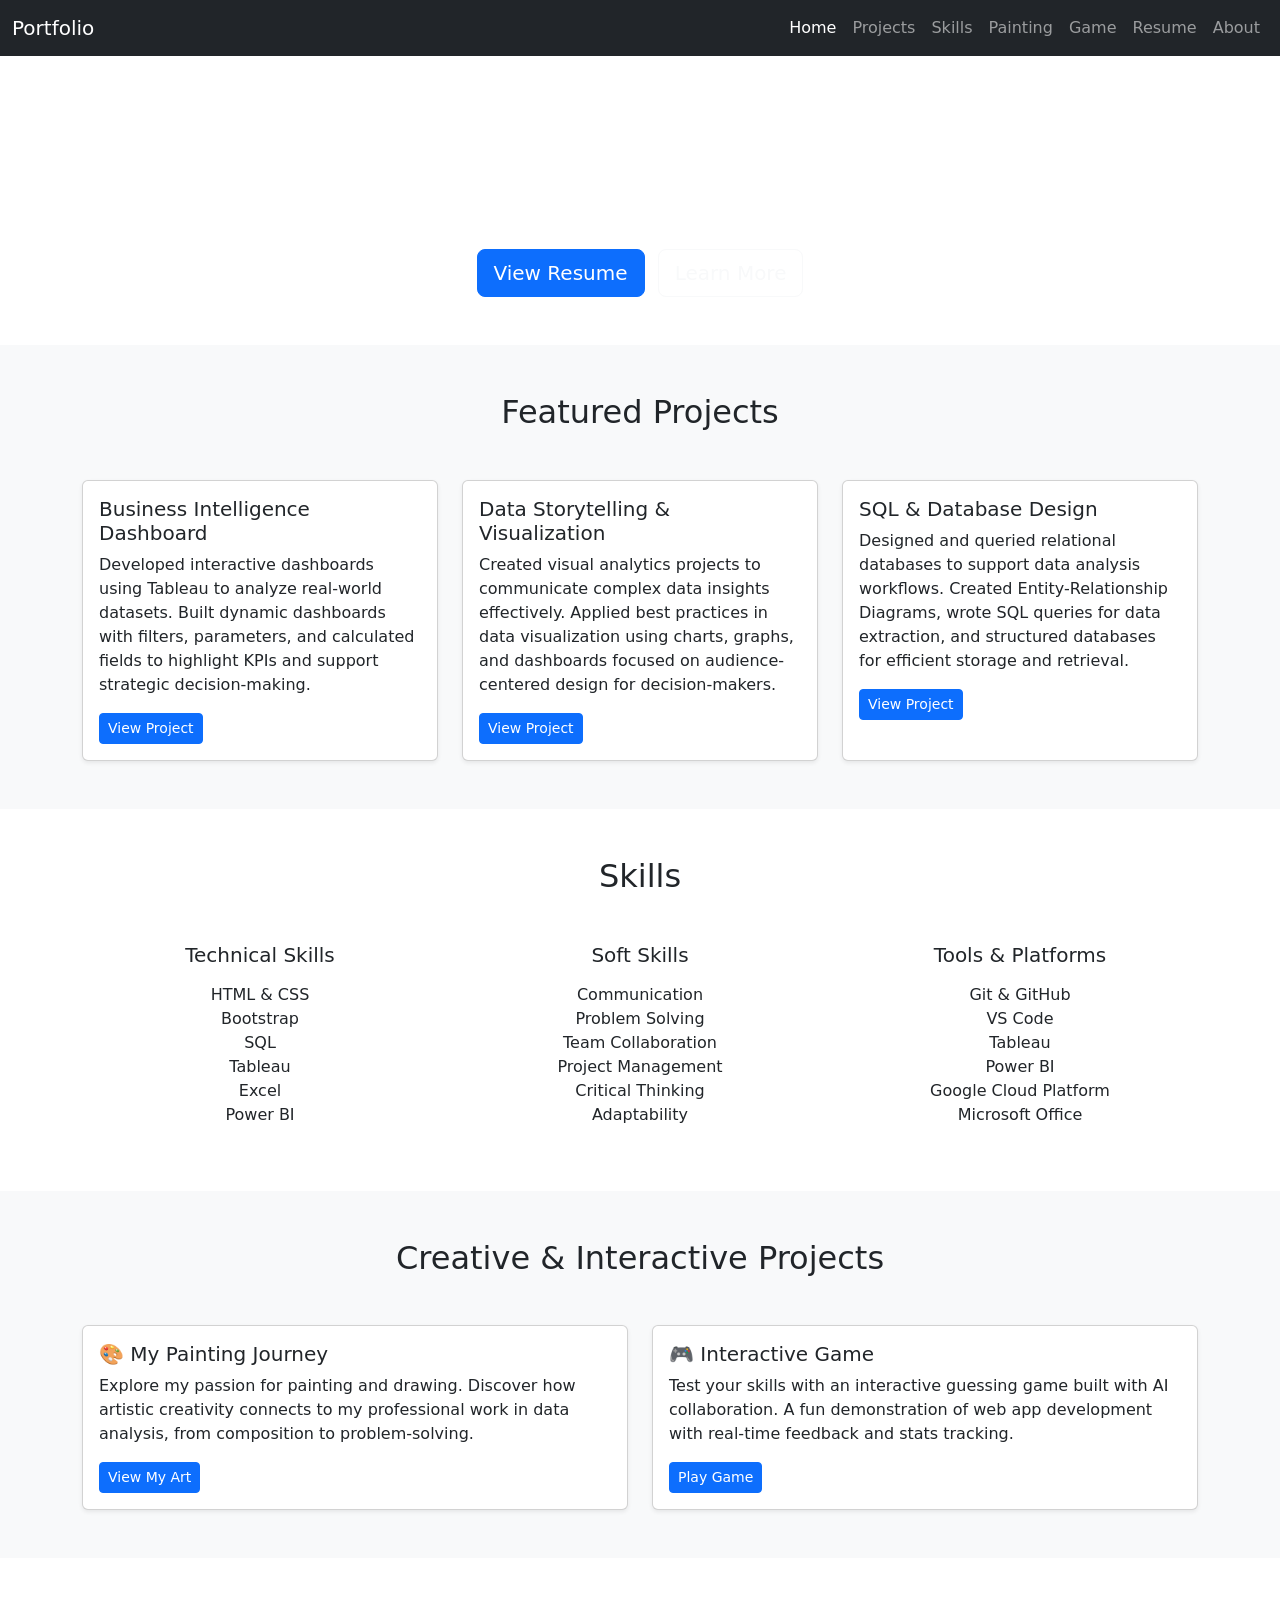
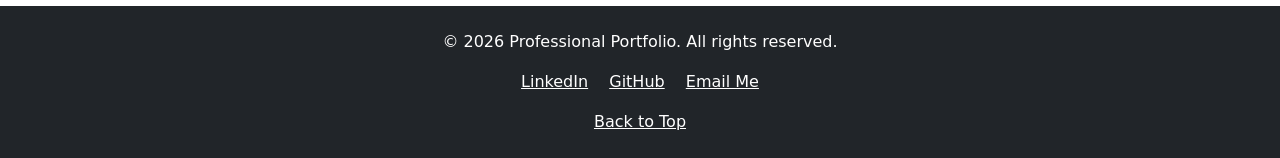
==== commit 06b593ff: "Fix: Add base tag to resolve CSS paths correctly from all pages" ====
--- a/index.html
+++ b/index.html
@@ -4,6 +4,8 @@
     <meta charset="UTF-8">
     <meta name="viewport" content="width=device-width, initial-scale=1.0">
     <title>Professional Portfolio</title>
+    <!-- Base tag to ensure all relative paths resolve from the project root -->
+    <base href="/WebDev-Project/">
     <!-- Bootstrap CSS Framework for responsive design and pre-built components -->
     <link href="https://cdn.jsdelivr.net/npm/bootstrap@5.3.0/dist/css/bootstrap.min.css" rel="stylesheet">
     <!-- Custom CSS with pink theme and animations -->
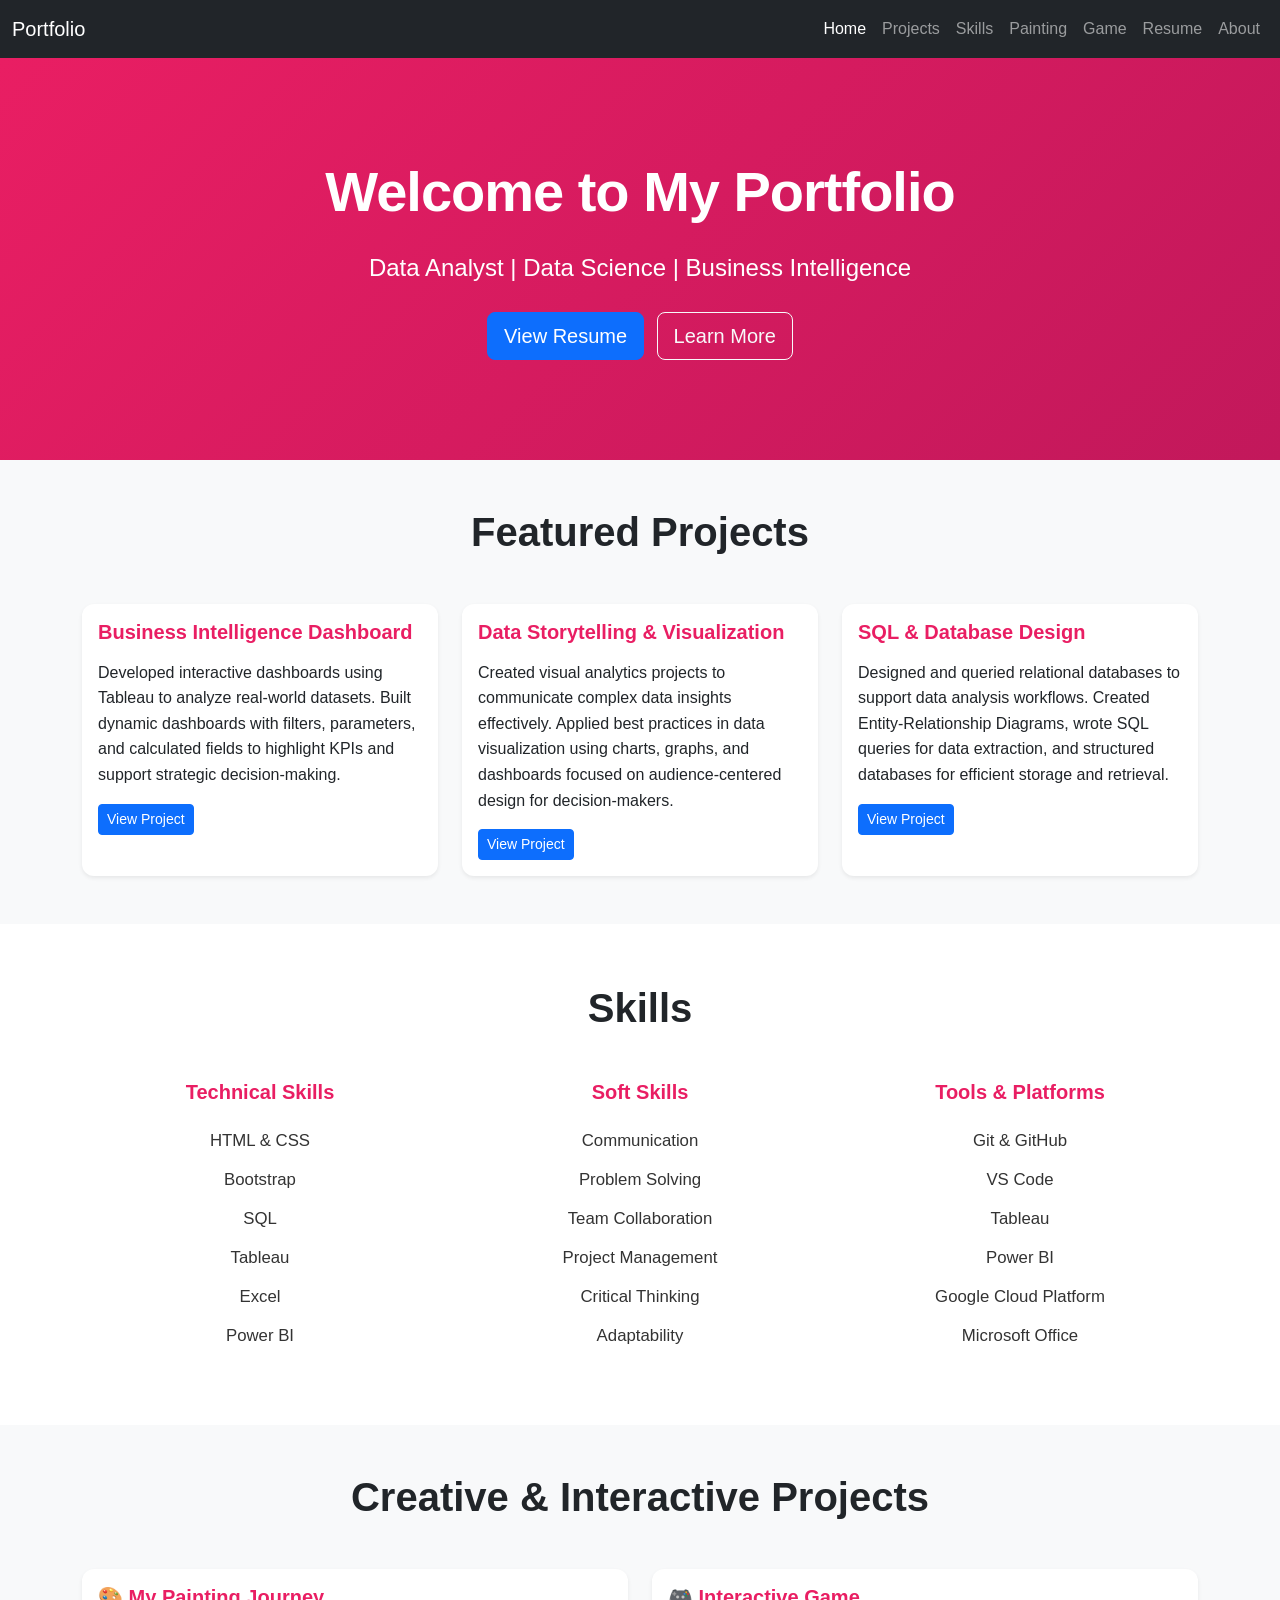
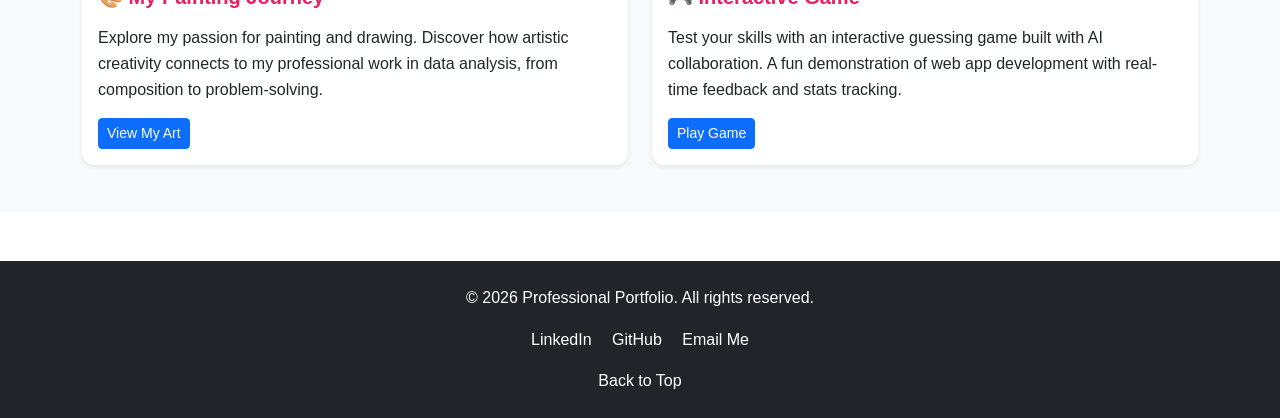
==== commit efc923ce: "Fix: Use absolute GitHub Pages URL for CSS to ensure consistent loading" ====
--- a/index.html
+++ b/index.html
@@ -4,12 +4,10 @@
     <meta charset="UTF-8">
     <meta name="viewport" content="width=device-width, initial-scale=1.0">
     <title>Professional Portfolio</title>
-    <!-- Base tag to ensure all relative paths resolve from the project root -->
-    <base href="/WebDev-Project/">
     <!-- Bootstrap CSS Framework for responsive design and pre-built components -->
     <link href="https://cdn.jsdelivr.net/npm/bootstrap@5.3.0/dist/css/bootstrap.min.css" rel="stylesheet">
     <!-- Custom CSS with pink theme and animations -->
-    <link rel="stylesheet" href="css/style.css">
+    <link rel="stylesheet" href="https://mwardledugan.github.io/WebDev-Project/css/style.css">
 </head>
 <!-- body id="top" added to enable "Back to Top" anchor link functionality -->
 <body id="top">
